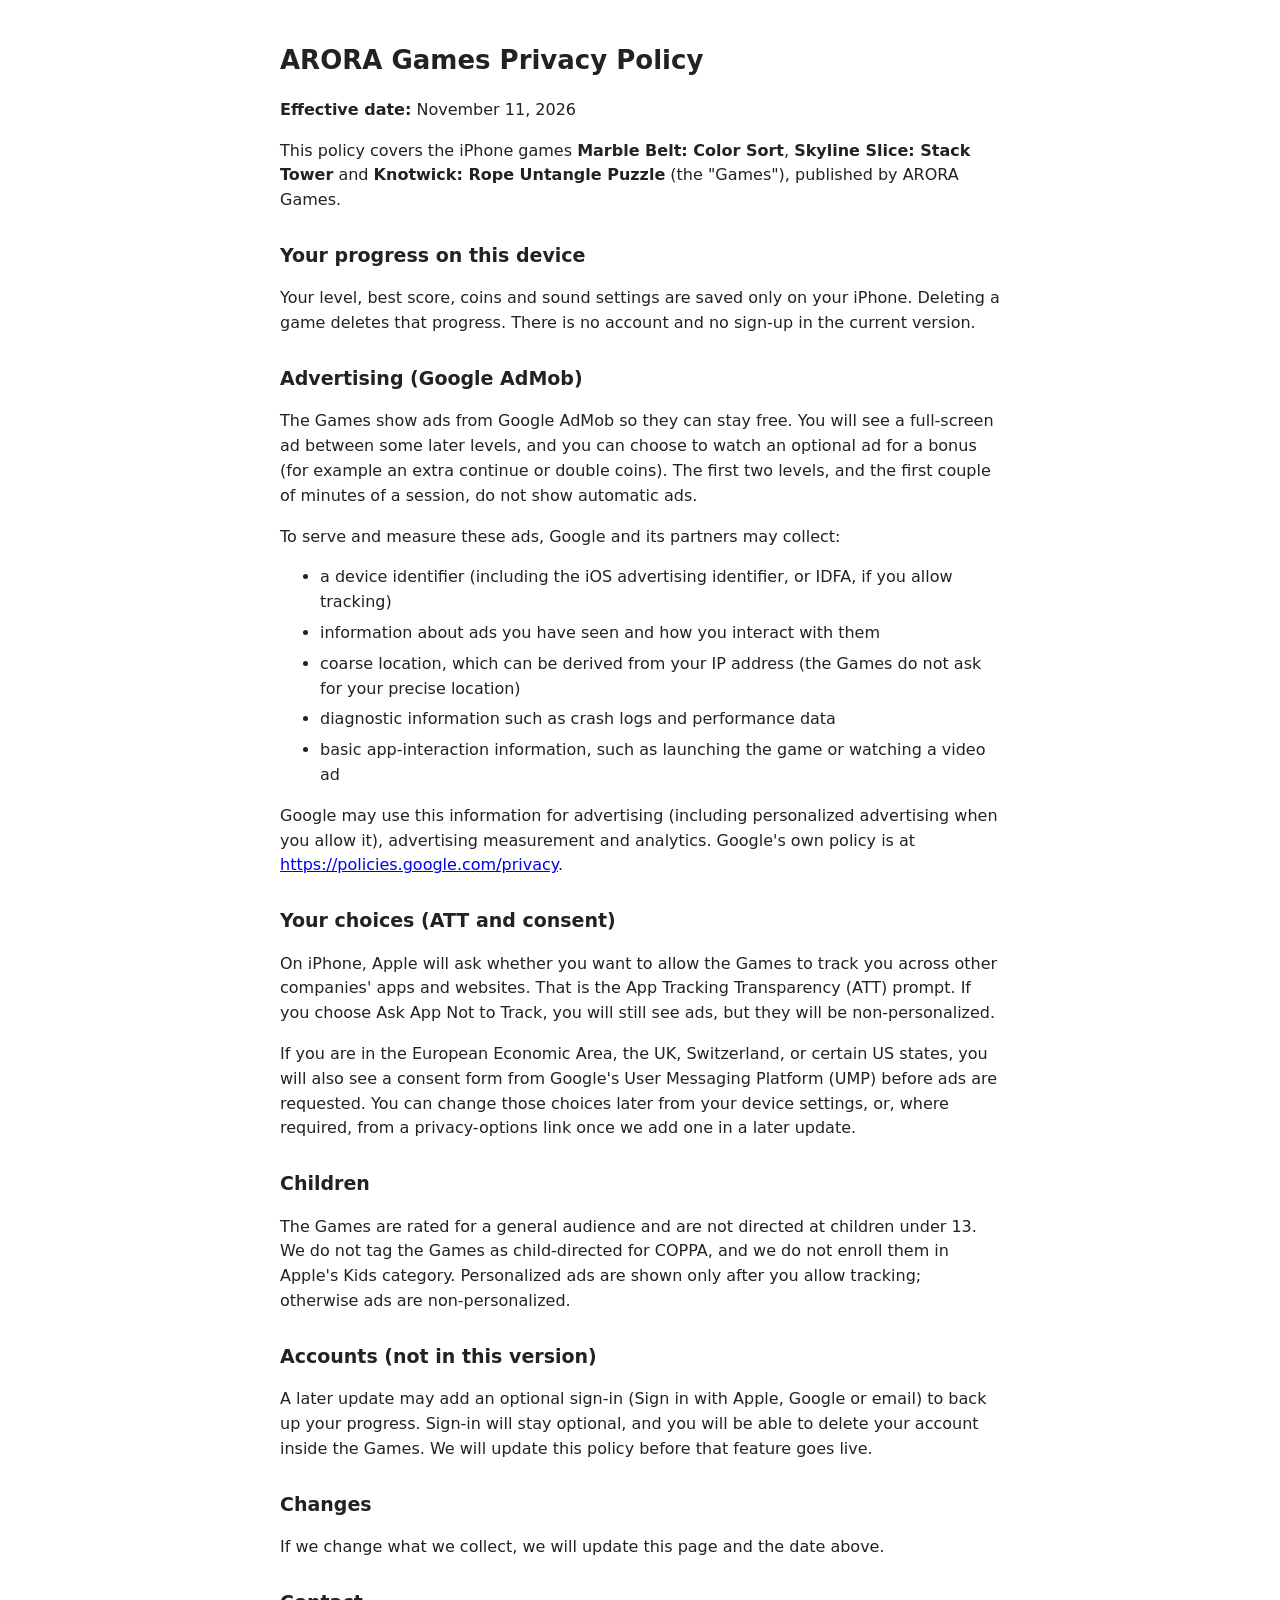
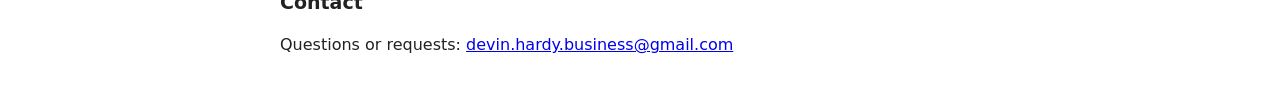
==== privacy.html @ ef2a5edf "Add privacy and support pages" ====
<!doctype html>
<html lang="en"><head><meta charset="utf-8"><meta name="viewport" content="width=device-width,initial-scale=1">
<title>ARORA Games – Privacy Policy</title>
<style>body{font:16px/1.55 -apple-system,system-ui,sans-serif;max-width:720px;margin:40px auto;padding:0 20px;color:#222}h1{font-size:26px}h2{font-size:19px;margin-top:28px}li{margin:6px 0}</style></head>
<body>
<h1>ARORA Games Privacy Policy</h1>
<p><b>Effective date:</b> November 11, 2026</p>
<p>This policy covers the iPhone games <b>Marble Belt: Color Sort</b>, <b>Skyline Slice: Stack Tower</b> and <b>Knotwick: Rope Untangle Puzzle</b> (the "Games"), published by ARORA Games.</p>

<h2>Your progress on this device</h2>
<p>Your level, best score, coins and sound settings are saved only on your iPhone. Deleting a game deletes that progress. There is no account and no sign-up in the current version.</p>

<h2>Advertising (Google AdMob)</h2>
<p>The Games show ads from Google AdMob so they can stay free. You will see a full-screen ad between some later levels, and you can choose to watch an optional ad for a bonus (for example an extra continue or double coins). The first two levels, and the first couple of minutes of a session, do not show automatic ads.</p>
<p>To serve and measure these ads, Google and its partners may collect:</p>
<ul>
  <li>a device identifier (including the iOS advertising identifier, or IDFA, if you allow tracking)</li>
  <li>information about ads you have seen and how you interact with them</li>
  <li>coarse location, which can be derived from your IP address (the Games do not ask for your precise location)</li>
  <li>diagnostic information such as crash logs and performance data</li>
  <li>basic app-interaction information, such as launching the game or watching a video ad</li>
</ul>
<p>Google may use this information for advertising (including personalized advertising when you allow it), advertising measurement and analytics. Google's own policy is at <a href="https://policies.google.com/privacy">https://policies.google.com/privacy</a>.</p>

<h2>Your choices (ATT and consent)</h2>
<p>On iPhone, Apple will ask whether you want to allow the Games to track you across other companies' apps and websites. That is the App Tracking Transparency (ATT) prompt. If you choose Ask App Not to Track, you will still see ads, but they will be non-personalized.</p>
<p>If you are in the European Economic Area, the UK, Switzerland, or certain US states, you will also see a consent form from Google's User Messaging Platform (UMP) before ads are requested. You can change those choices later from your device settings, or, where required, from a privacy-options link once we add one in a later update.</p>

<h2>Children</h2>
<p>The Games are rated for a general audience and are not directed at children under 13. We do not tag the Games as child-directed for COPPA, and we do not enroll them in Apple's Kids category. Personalized ads are shown only after you allow tracking; otherwise ads are non-personalized.</p>

<h2>Accounts (not in this version)</h2>
<p>A later update may add an optional sign-in (Sign in with Apple, Google or email) to back up your progress. Sign-in will stay optional, and you will be able to delete your account inside the Games. We will update this policy before that feature goes live.</p>

<h2>Changes</h2>
<p>If we change what we collect, we will update this page and the date above.</p>

<h2>Contact</h2>
<p>Questions or requests: <a href="mailto:devin.hardy.business@gmail.com">devin.hardy.business@gmail.com</a></p>
</body></html>
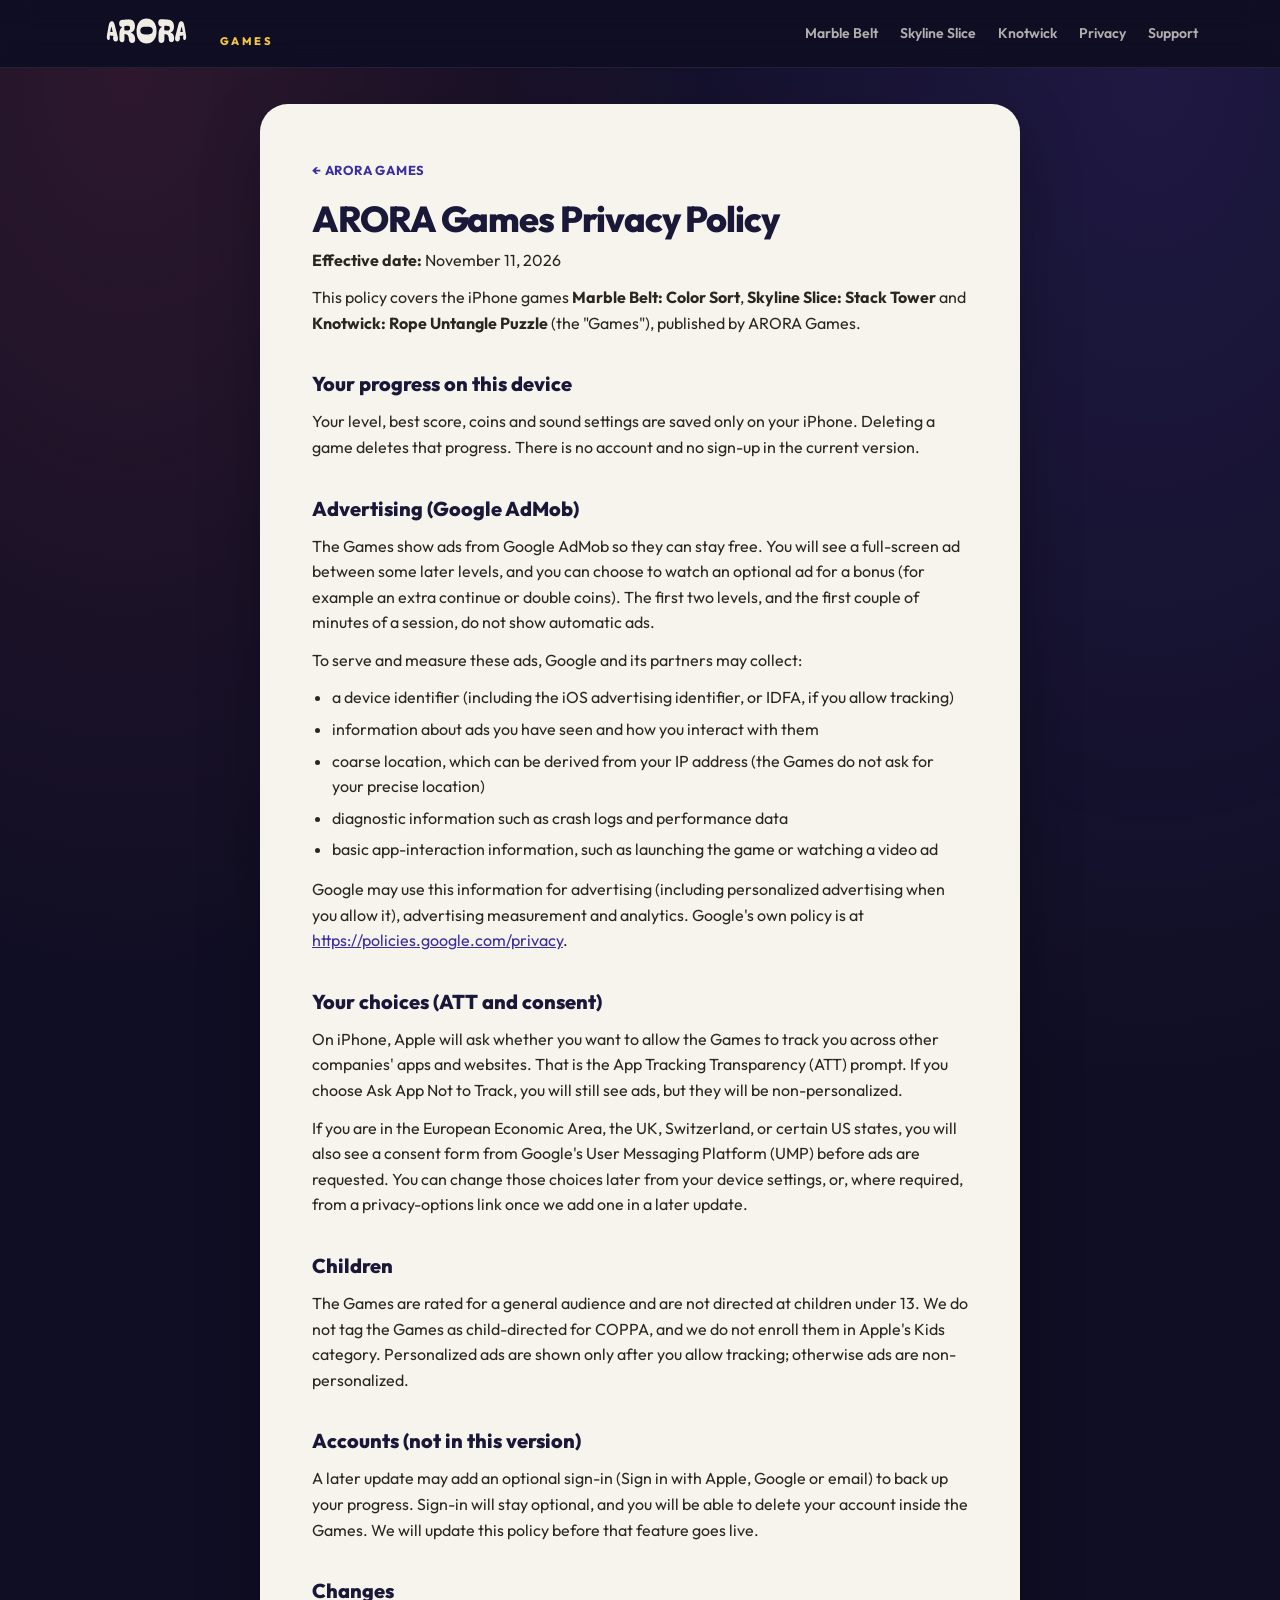
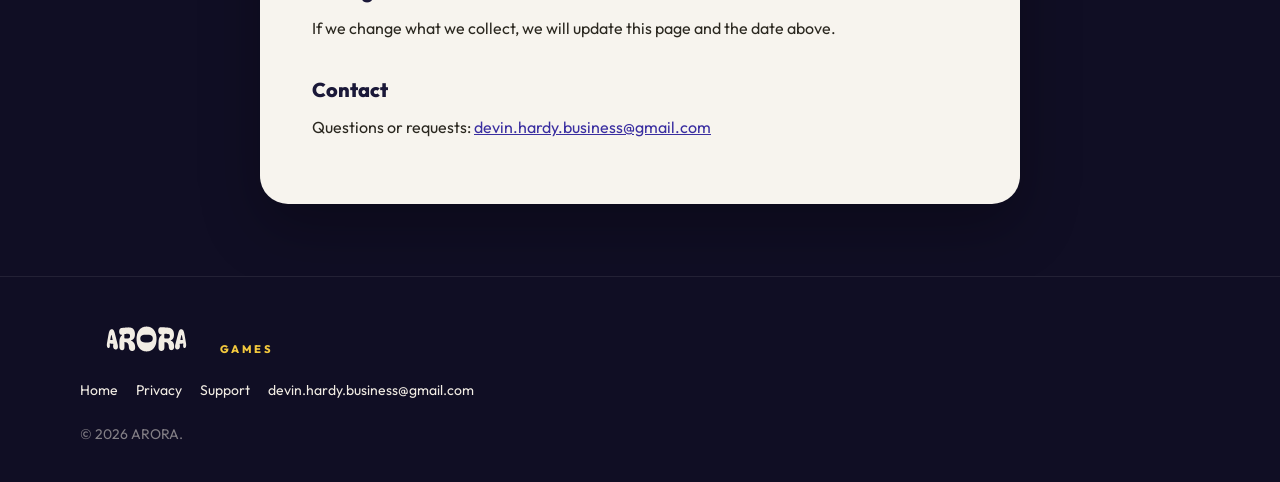
==== commit 5f6a1c6b: "Redesign site" ====
--- a/privacy.html
+++ b/privacy.html
@@ -1,40 +1,98 @@
 <!doctype html>
-<html lang="en"><head><meta charset="utf-8"><meta name="viewport" content="width=device-width,initial-scale=1">
-<title>ARORA Games – Privacy Policy</title>
-<style>body{font:16px/1.55 -apple-system,system-ui,sans-serif;max-width:720px;margin:40px auto;padding:0 20px;color:#222}h1{font-size:26px}h2{font-size:19px;margin-top:28px}li{margin:6px 0}</style></head>
+<html lang="en">
+<head>
+  <meta charset="utf-8">
+  <meta name="viewport" content="width=device-width, initial-scale=1">
+  <title>ARORA Games – Privacy Policy</title>
+  <meta name="description" content="Privacy policy for ARORA Games iPhone titles: Marble Belt, Skyline Slice and Knotwick.">
+  <link rel="canonical" href="https://1arora1.github.io/privacy.html">
+  <meta property="og:type" content="website">
+  <meta property="og:title" content="ARORA Games – Privacy Policy">
+  <meta property="og:url" content="https://1arora1.github.io/privacy.html">
+  <meta property="og:image" content="https://1arora1.github.io/og.jpg">
+  <meta name="theme-color" content="#1a1838">
+  <link rel="icon" href="favicon.svg" type="image/svg+xml">
+  <link rel="icon" href="favicon-32.png" sizes="32x32" type="image/png">
+  <link rel="apple-touch-icon" href="apple-touch-icon.png">
+  <link rel="preconnect" href="https://fonts.googleapis.com">
+  <link rel="preconnect" href="https://fonts.gstatic.com" crossorigin>
+  <link href="https://fonts.googleapis.com/css2?family=Outfit:wght@400;500;600;700;800&display=swap" rel="stylesheet">
+  <link rel="stylesheet" href="site.css">
+</head>
 <body>
-<h1>ARORA Games Privacy Policy</h1>
-<p><b>Effective date:</b> November 11, 2026</p>
-<p>This policy covers the iPhone games <b>Marble Belt: Color Sort</b>, <b>Skyline Slice: Stack Tower</b> and <b>Knotwick: Rope Untangle Puzzle</b> (the "Games"), published by ARORA Games.</p>
+  <a class="skip" href="#main">Skip to content</a>
+  <header class="nav">
+    <div class="nav-inner">
+      <a class="brand" href="index.html" aria-label="ARORA Games home">
+        <span class="wordmark" aria-hidden="true"></span>
+        <small>Games</small>
+      </a>
+      <button class="nav-toggle" type="button" aria-expanded="false" aria-controls="nav-links" aria-label="Open menu"><span></span></button>
+      <ul class="nav-links" id="nav-links">
+        <li><a href="index.html#marble-belt">Marble Belt</a></li>
+        <li><a href="index.html#skyline-slice">Skyline Slice</a></li>
+        <li><a href="index.html#knotwick">Knotwick</a></li>
+        <li><a href="privacy.html">Privacy</a></li>
+        <li><a href="support.html">Support</a></li>
+      </ul>
+    </div>
+  </header>
 
-<h2>Your progress on this device</h2>
-<p>Your level, best score, coins and sound settings are saved only on your iPhone. Deleting a game deletes that progress. There is no account and no sign-up in the current version.</p>
+  <main id="main" class="page">
+    <article class="article">
+      <a class="crumb" href="index.html">← ARORA Games</a>
+      <h1>ARORA Games Privacy Policy</h1>
+      <p><b>Effective date:</b> November 11, 2026</p>
+      <p>This policy covers the iPhone games <b>Marble Belt: Color Sort</b>, <b>Skyline Slice: Stack Tower</b> and <b>Knotwick: Rope Untangle Puzzle</b> (the "Games"), published by ARORA Games.</p>
 
-<h2>Advertising (Google AdMob)</h2>
-<p>The Games show ads from Google AdMob so they can stay free. You will see a full-screen ad between some later levels, and you can choose to watch an optional ad for a bonus (for example an extra continue or double coins). The first two levels, and the first couple of minutes of a session, do not show automatic ads.</p>
-<p>To serve and measure these ads, Google and its partners may collect:</p>
-<ul>
-  <li>a device identifier (including the iOS advertising identifier, or IDFA, if you allow tracking)</li>
-  <li>information about ads you have seen and how you interact with them</li>
-  <li>coarse location, which can be derived from your IP address (the Games do not ask for your precise location)</li>
-  <li>diagnostic information such as crash logs and performance data</li>
-  <li>basic app-interaction information, such as launching the game or watching a video ad</li>
-</ul>
-<p>Google may use this information for advertising (including personalized advertising when you allow it), advertising measurement and analytics. Google's own policy is at <a href="https://policies.google.com/privacy">https://policies.google.com/privacy</a>.</p>
+      <h2>Your progress on this device</h2>
+      <p>Your level, best score, coins and sound settings are saved only on your iPhone. Deleting a game deletes that progress. There is no account and no sign-up in the current version.</p>
 
-<h2>Your choices (ATT and consent)</h2>
-<p>On iPhone, Apple will ask whether you want to allow the Games to track you across other companies' apps and websites. That is the App Tracking Transparency (ATT) prompt. If you choose Ask App Not to Track, you will still see ads, but they will be non-personalized.</p>
-<p>If you are in the European Economic Area, the UK, Switzerland, or certain US states, you will also see a consent form from Google's User Messaging Platform (UMP) before ads are requested. You can change those choices later from your device settings, or, where required, from a privacy-options link once we add one in a later update.</p>
+      <h2>Advertising (Google AdMob)</h2>
+      <p>The Games show ads from Google AdMob so they can stay free. You will see a full-screen ad between some later levels, and you can choose to watch an optional ad for a bonus (for example an extra continue or double coins). The first two levels, and the first couple of minutes of a session, do not show automatic ads.</p>
+      <p>To serve and measure these ads, Google and its partners may collect:</p>
+      <ul>
+        <li>a device identifier (including the iOS advertising identifier, or IDFA, if you allow tracking)</li>
+        <li>information about ads you have seen and how you interact with them</li>
+        <li>coarse location, which can be derived from your IP address (the Games do not ask for your precise location)</li>
+        <li>diagnostic information such as crash logs and performance data</li>
+        <li>basic app-interaction information, such as launching the game or watching a video ad</li>
+      </ul>
+      <p>Google may use this information for advertising (including personalized advertising when you allow it), advertising measurement and analytics. Google's own policy is at <a href="https://policies.google.com/privacy">https://policies.google.com/privacy</a>.</p>
 
-<h2>Children</h2>
-<p>The Games are rated for a general audience and are not directed at children under 13. We do not tag the Games as child-directed for COPPA, and we do not enroll them in Apple's Kids category. Personalized ads are shown only after you allow tracking; otherwise ads are non-personalized.</p>
+      <h2>Your choices (ATT and consent)</h2>
+      <p>On iPhone, Apple will ask whether you want to allow the Games to track you across other companies' apps and websites. That is the App Tracking Transparency (ATT) prompt. If you choose Ask App Not to Track, you will still see ads, but they will be non-personalized.</p>
+      <p>If you are in the European Economic Area, the UK, Switzerland, or certain US states, you will also see a consent form from Google's User Messaging Platform (UMP) before ads are requested. You can change those choices later from your device settings, or, where required, from a privacy-options link once we add one in a later update.</p>
 
-<h2>Accounts (not in this version)</h2>
-<p>A later update may add an optional sign-in (Sign in with Apple, Google or email) to back up your progress. Sign-in will stay optional, and you will be able to delete your account inside the Games. We will update this policy before that feature goes live.</p>
+      <h2>Children</h2>
+      <p>The Games are rated for a general audience and are not directed at children under 13. We do not tag the Games as child-directed for COPPA, and we do not enroll them in Apple's Kids category. Personalized ads are shown only after you allow tracking; otherwise ads are non-personalized.</p>
 
-<h2>Changes</h2>
-<p>If we change what we collect, we will update this page and the date above.</p>
+      <h2>Accounts (not in this version)</h2>
+      <p>A later update may add an optional sign-in (Sign in with Apple, Google or email) to back up your progress. Sign-in will stay optional, and you will be able to delete your account inside the Games. We will update this policy before that feature goes live.</p>
 
-<h2>Contact</h2>
-<p>Questions or requests: <a href="mailto:devin.hardy.business@gmail.com">devin.hardy.business@gmail.com</a></p>
-</body></html>
+      <h2>Changes</h2>
+      <p>If we change what we collect, we will update this page and the date above.</p>
+
+      <h2>Contact</h2>
+      <p>Questions or requests: <a href="mailto:devin.hardy.business@gmail.com">devin.hardy.business@gmail.com</a></p>
+    </article>
+  </main>
+
+  <footer class="footer">
+    <div class="wrap footer-inner">
+      <a class="brand" href="index.html" aria-label="ARORA Games home">
+        <span class="wordmark" aria-hidden="true"></span>
+        <small>Games</small>
+      </a>
+      <nav class="footer-links" aria-label="Footer">
+        <a href="index.html">Home</a>
+        <a href="privacy.html">Privacy</a>
+        <a href="support.html">Support</a>
+        <a href="mailto:devin.hardy.business@gmail.com">devin.hardy.business@gmail.com</a>
+      </nav>
+      <p class="legal">© 2026 ARORA.</p>
+    </div>
+  </footer>
+  <script src="site.js"></script>
+</body>
+</html>
--- a/site.css
+++ b/site.css
@@ -0,0 +1,860 @@
+/* ARORA Games — studio site */
+
+:root {
+  --studio: #1a1838;
+  --studio-deep: #100e24;
+  --studio-card: #2c2760;
+  --cream: #f2ede4;
+  --cream-dim: rgba(242, 237, 228, .72);
+  --gold: #ffd23f;
+  --gold-deep: #ffc300;
+  --ink: #1a1838;
+  --mb-pink: #ff5d73;
+  --mb-cyan: #4cc9f0;
+  --mb-lilac: #b388ff;
+  --mb-green: #3ddc97;
+  --mb-purple: #6c5ce7;
+  --sky-coral: #ff7a59;
+  --sky-coral-2: #ff9e6d;
+  --sky-purple: #7b5cff;
+  --sky-plum: #3b2a4a;
+  --sky-peach: #ffb38a;
+  --sky-sun: #ffe3a0;
+  --sky-mid: #ff9ea0;
+  --sky-top: #7b5cff;
+  --sky-bot: #ffcd96;
+  --kn-paper: #f6efe3;
+  --kn-ink: #2d2a32;
+  --kn-red: #e63946;
+  --kn-teal: #2a9d8f;
+  --kn-yellow: #ffd166;
+  --kn-board: #efe2cb;
+  --kn-cream: #fffaf0;
+  --font: "Outfit", system-ui, -apple-system, "Segoe UI", sans-serif;
+  --font-sky: "Nunito", "Outfit", system-ui, sans-serif;
+  --font-kn: "Baloo 2", "Outfit", ui-rounded, system-ui, sans-serif;
+  --wrap: 1120px;
+  --nav-h: 68px;
+  --ease: cubic-bezier(.22, 1, .36, 1);
+  --shadow-phone: 0 28px 60px rgba(0, 0, 0, .38);
+}
+
+*,
+*::before,
+*::after { box-sizing: border-box; }
+
+html { scroll-behavior: smooth; scroll-padding-top: calc(var(--nav-h) + 12px); }
+
+body {
+  margin: 0;
+  font-family: var(--font);
+  font-size: 17px;
+  line-height: 1.55;
+  color: var(--cream);
+  background: var(--studio-deep);
+  -webkit-font-smoothing: antialiased;
+  text-rendering: optimizeLegibility;
+  overflow-x: hidden;
+}
+
+img { max-width: 100%; height: auto; display: block; }
+
+a { color: inherit; }
+
+:focus-visible {
+  outline: 2px solid var(--gold);
+  outline-offset: 3px;
+}
+
+.skip {
+  position: absolute;
+  left: 12px;
+  top: -48px;
+  z-index: 80;
+  background: var(--gold);
+  color: var(--studio);
+  font-weight: 800;
+  padding: 8px 14px;
+  border-radius: 8px;
+}
+.skip:focus { top: 12px; }
+
+/* ---------- Wordmark ---------- */
+.wordmark {
+  display: inline-block;
+  width: 132px;
+  height: 28px;
+  background: currentColor;
+  -webkit-mask: url("arora-wordmark.svg") center / contain no-repeat;
+  mask: url("arora-wordmark.svg") center / contain no-repeat;
+  vertical-align: middle;
+}
+.wordmark-lg {
+  width: min(86vw, 420px);
+  height: clamp(56px, 14vw, 108px);
+}
+
+/* ---------- Nav ---------- */
+.nav {
+  position: sticky;
+  top: 0;
+  z-index: 50;
+  height: var(--nav-h);
+  display: flex;
+  align-items: center;
+  background: rgba(16, 14, 36, .86);
+  backdrop-filter: blur(16px);
+  -webkit-backdrop-filter: blur(16px);
+  border-bottom: 1px solid rgba(255, 255, 255, .08);
+}
+.nav-inner {
+  width: min(100% - 32px, var(--wrap));
+  margin: 0 auto;
+  display: flex;
+  align-items: center;
+  justify-content: space-between;
+  gap: 16px;
+}
+.brand {
+  display: flex;
+  align-items: baseline;
+  gap: 8px;
+  color: var(--cream);
+  text-decoration: none;
+  flex-shrink: 0;
+}
+.brand small {
+  font-size: 11px;
+  font-weight: 800;
+  letter-spacing: .22em;
+  text-transform: uppercase;
+  color: var(--gold);
+  opacity: .95;
+}
+.nav-links {
+  display: flex;
+  align-items: center;
+  gap: 4px 18px;
+  list-style: none;
+  margin: 0;
+  padding: 0;
+  font-size: 14px;
+  font-weight: 600;
+}
+.nav-links a {
+  text-decoration: none;
+  color: var(--cream-dim);
+  padding: 6px 2px;
+  transition: color .2s;
+}
+.nav-links a:hover { color: var(--cream); }
+.nav-links .soon-chip {
+  margin-left: 8px;
+  font-size: 11px;
+  font-weight: 800;
+  letter-spacing: .06em;
+  text-transform: uppercase;
+  color: var(--studio);
+  background: var(--gold);
+  border-radius: 999px;
+  padding: 6px 10px;
+}
+.nav-toggle {
+  display: none;
+  width: 44px;
+  height: 44px;
+  border: 0;
+  background: transparent;
+  color: var(--cream);
+  border-radius: 10px;
+  cursor: pointer;
+}
+.nav-toggle span,
+.nav-toggle span::before,
+.nav-toggle span::after {
+  display: block;
+  width: 20px;
+  height: 2px;
+  background: currentColor;
+  position: relative;
+  margin: 0 auto;
+  border-radius: 1px;
+}
+.nav-toggle span::before,
+.nav-toggle span::after {
+  content: "";
+  position: absolute;
+  left: 0;
+}
+.nav-toggle span::before { top: -6px; }
+.nav-toggle span::after { top: 6px; }
+
+.nav.is-open .nav-toggle span { background: transparent; }
+.nav.is-open .nav-toggle span::before { top: 0; transform: rotate(45deg); }
+.nav.is-open .nav-toggle span::after { top: 0; transform: rotate(-45deg); }
+.nav-toggle span,
+.nav-toggle span::before,
+.nav-toggle span::after { transition: transform .2s ease, top .2s ease, background .2s ease; }
+
+@media (max-width: 800px) {
+  .nav-toggle { display: block; }
+  .nav-links {
+    display: none;
+    position: absolute;
+    top: var(--nav-h);
+    left: 0;
+    right: 0;
+    flex-direction: column;
+    align-items: stretch;
+    gap: 0;
+    padding: 8px 16px 18px;
+    background: #100e24;
+    border-bottom: 1px solid rgba(255, 255, 255, .08);
+    box-shadow: 0 18px 36px rgba(0, 0, 0, .45);
+    z-index: 60;
+  }
+  .nav.is-open .nav-links { display: flex; }
+  .nav-links a { padding: 12px 8px; }
+  .nav-links .soon-chip { margin: 10px 8px 4px; text-align: center; align-self: flex-start; }
+}
+
+/* ---------- Shared layout ---------- */
+.wrap { width: min(100% - 40px, var(--wrap)); margin-inline: auto; }
+
+.kicker {
+  font-size: 12px;
+  font-weight: 800;
+  letter-spacing: .2em;
+  text-transform: uppercase;
+  margin: 0 0 12px;
+}
+
+/* ---------- Hero ---------- */
+.hero {
+  position: relative;
+  overflow: hidden;
+  padding: clamp(36px, 8vw, 96px) 0 clamp(56px, 10vw, 120px);
+  background:
+    radial-gradient(ellipse at 12% 20%, rgba(255, 93, 115, .22), transparent 42%),
+    radial-gradient(ellipse at 88% 10%, rgba(123, 92, 255, .28), transparent 45%),
+    radial-gradient(ellipse at 70% 90%, rgba(42, 157, 143, .16), transparent 40%),
+    radial-gradient(ellipse at 20% 85%, rgba(255, 122, 89, .14), transparent 40%),
+    var(--studio);
+}
+.hero::after {
+  content: "";
+  position: absolute;
+  inset: auto 0 0;
+  height: 140px;
+  background: linear-gradient(to bottom, transparent, var(--studio-deep));
+  pointer-events: none;
+}
+.hero-inner { position: relative; z-index: 1; text-align: center; }
+.hero .kicker { color: var(--gold); }
+.hero-mark { color: var(--cream); margin: 8px auto 10px; }
+.hero h1 {
+  margin: 0 0 18px;
+  font-size: clamp(18px, 2.4vw, 22px);
+  font-weight: 700;
+  letter-spacing: .28em;
+  text-transform: uppercase;
+  color: var(--gold);
+}
+.lede {
+  margin: 0 auto 14px;
+  max-width: 28em;
+  font-size: clamp(18px, 2.4vw, 22px);
+  font-weight: 500;
+  color: var(--cream);
+  line-height: 1.45;
+}
+.sublede {
+  margin: 0 auto 28px;
+  max-width: 36em;
+  color: var(--cream-dim);
+  font-size: 16px;
+}
+.badge-soon {
+  display: inline-flex;
+  align-items: center;
+  gap: 10px;
+  margin: 0 auto 48px;
+  padding: 10px 16px 10px 12px;
+  border-radius: 999px;
+  border: 1px solid rgba(255, 210, 63, .35);
+  background: rgba(255, 210, 63, .1);
+  color: var(--gold);
+  font-size: 13px;
+  font-weight: 800;
+  letter-spacing: .08em;
+  text-transform: uppercase;
+}
+.badge-soon .dot {
+  width: 8px;
+  height: 8px;
+  border-radius: 50%;
+  background: var(--gold);
+  box-shadow: 0 0 0 0 rgba(255, 210, 63, .7);
+  animation: pulse 2.2s ease-out infinite;
+}
+@keyframes pulse {
+  0% { box-shadow: 0 0 0 0 rgba(255, 210, 63, .55); }
+  70% { box-shadow: 0 0 0 10px rgba(255, 210, 63, 0); }
+  100% { box-shadow: 0 0 0 0 rgba(255, 210, 63, 0); }
+}
+
+.game-jump {
+  list-style: none;
+  margin: 0 auto;
+  padding: 0;
+  display: grid;
+  grid-template-columns: repeat(3, minmax(0, 1fr));
+  gap: 18px;
+  max-width: 860px;
+}
+.game-jump a {
+  text-decoration: none;
+  color: var(--cream);
+  display: flex;
+  flex-direction: column;
+  align-items: center;
+  gap: 12px;
+  padding: 18px 12px 20px;
+  border-radius: 24px;
+  background: rgba(255, 255, 255, .05);
+  border: 1px solid rgba(255, 255, 255, .1);
+  transition: transform .35s var(--ease), background .25s, border-color .25s;
+}
+.game-jump a:hover {
+  transform: translateY(-6px);
+  background: rgba(255, 255, 255, .09);
+  border-color: rgba(255, 255, 255, .2);
+}
+.icon-app {
+  width: 96px;
+  height: 96px;
+  border-radius: 22%;
+  object-fit: cover;
+  box-shadow: 0 14px 28px rgba(0, 0, 0, .35);
+}
+.game-jump strong {
+  display: block;
+  font-size: 16px;
+  font-weight: 800;
+  letter-spacing: -.01em;
+  text-align: center;
+}
+.game-jump span {
+  display: block;
+  margin-top: 2px;
+  font-size: 13px;
+  font-weight: 500;
+  color: var(--cream-dim);
+  text-align: center;
+}
+
+@media (max-width: 700px) {
+  .game-jump { grid-template-columns: 1fr; max-width: 400px; }
+  .game-jump a {
+    flex-direction: row;
+    text-align: left;
+    padding: 14px 16px;
+    gap: 16px;
+  }
+  .game-jump a > div { text-align: left; }
+  .game-jump strong, .game-jump span { text-align: left; }
+  .icon-app { width: 72px; height: 72px; }
+}
+
+/* ---------- Facts strip ---------- */
+.facts {
+  background: var(--studio-deep);
+  padding: 10px 0 28px;
+  border-bottom: 1px solid rgba(255, 255, 255, .06);
+}
+.facts ul {
+  list-style: none;
+  margin: 0;
+  padding: 0;
+  display: flex;
+  flex-wrap: wrap;
+  justify-content: center;
+  gap: 10px 28px;
+  color: var(--cream-dim);
+  font-size: 13px;
+  font-weight: 600;
+  letter-spacing: .06em;
+  text-transform: uppercase;
+}
+.facts li { display: flex; align-items: center; gap: 8px; }
+.facts li::before {
+  content: "";
+  width: 6px;
+  height: 6px;
+  border-radius: 50%;
+  background: var(--gold);
+  flex-shrink: 0;
+}
+
+/* ---------- Game sections ---------- */
+.game {
+  position: relative;
+  overflow: hidden;
+  padding: clamp(64px, 9vw, 120px) 0;
+}
+.game > .wrap {
+  position: relative;
+  z-index: 2;
+}
+.game-grid {
+  position: relative;
+  z-index: 2;
+  display: grid;
+  grid-template-columns: minmax(280px, 440px) minmax(0, 1fr);
+  gap: clamp(28px, 4.5vw, 56px);
+  align-items: center;
+}
+.game-grid.flip { grid-template-columns: minmax(0, 1fr) minmax(280px, 440px); }
+.game-grid.flip .copy { order: 2; }
+
+.game-head {
+  display: flex;
+  align-items: center;
+  gap: 16px;
+  margin-bottom: 8px;
+}
+.game-head .icon-app { width: 72px; height: 72px; flex-shrink: 0; }
+.game-head > div { min-width: 0; }
+.game-head h2 {
+  margin: 0;
+  font-size: clamp(24px, 3.1vw, 34px);
+  font-weight: 800;
+  letter-spacing: -.03em;
+  line-height: 1.15;
+}
+.theme-kn .game-head h2 {
+  font-size: clamp(22px, 2.8vw, 30px);
+  letter-spacing: 0;
+}
+.game-head p {
+  margin: 4px 0 0;
+  font-size: 15px;
+  font-weight: 600;
+  opacity: .8;
+}
+.deck {
+  margin: 0 0 18px;
+  font-size: 17px;
+  line-height: 1.55;
+}
+.howto { margin: 0 0 20px; padding: 0; list-style: none; }
+.howto li {
+  display: grid;
+  grid-template-columns: 28px 1fr;
+  gap: 10px;
+  align-items: start;
+  margin: 0 0 8px;
+  font-size: 15px;
+}
+.howto .n {
+  width: 28px;
+  height: 28px;
+  border-radius: 50%;
+  display: grid;
+  place-items: center;
+  font-size: 12px;
+  font-weight: 800;
+}
+.features {
+  display: grid;
+  gap: 8px;
+  margin: 0 0 20px;
+  padding: 0;
+  list-style: none;
+  font-size: 15px;
+}
+.features li {
+  padding-left: 22px;
+  position: relative;
+}
+.features li::before {
+  content: "";
+  position: absolute;
+  left: 0;
+  top: .55em;
+  width: 8px;
+  height: 8px;
+  border-radius: 50%;
+}
+.fine {
+  margin: 0;
+  font-size: 13px;
+  line-height: 1.5;
+  opacity: .72;
+}
+
+/* phones */
+.phones {
+  display: flex;
+  align-items: flex-end;
+  justify-content: center;
+  gap: 10px;
+  min-width: 0;
+  padding: 8px 4px 4px;
+  perspective: 900px;
+}
+.device {
+  position: relative;
+  width: 30%;
+  max-width: 200px;
+  flex: 0 0 auto;
+  filter: drop-shadow(0 24px 40px rgba(0, 0, 0, .32));
+  transition: transform .45s var(--ease);
+}
+.device:nth-child(1) { transform: rotate(-4.5deg) translateY(18px); }
+.device:nth-child(2) { width: 34%; max-width: 220px; z-index: 2; transform: translateY(-4px); }
+.device:nth-child(3) { transform: rotate(4.5deg) translateY(18px); }
+.device:hover { transform: translateY(-8px) rotate(0) scale(1.03); z-index: 3; }
+.device figcaption {
+  margin-top: 12px;
+  text-align: center;
+  font-size: 12px;
+  font-weight: 700;
+  letter-spacing: .02em;
+  opacity: .8;
+}
+.frame {
+  position: relative;
+  background: #0e0e14;
+  border-radius: 32px;
+  padding: 9px;
+  border: 2px solid rgba(255, 255, 255, .12);
+}
+.frame img {
+  width: 100%;
+  aspect-ratio: 1320 / 2868;
+  object-fit: cover;
+  border-radius: 24px;
+  background: #111;
+}
+.island {
+  position: absolute;
+  top: 16px;
+  left: 50%;
+  transform: translateX(-50%);
+  width: 64px;
+  height: 16px;
+  background: #0e0e14;
+  border-radius: 20px;
+  z-index: 2;
+}
+
+@media (max-width: 900px) {
+  .game-grid,
+  .game-grid.flip { grid-template-columns: 1fr; }
+  .game-grid.flip .copy { order: 0; }
+  .phones {
+    justify-content: flex-start;
+    overflow-x: auto;
+    scroll-snap-type: x mandatory;
+    gap: 16px;
+    padding: 12px 8px 28px;
+    margin: 0 -20px;
+    padding-left: 20px;
+    padding-right: 20px;
+    -webkit-overflow-scrolling: touch;
+  }
+  .device,
+  .device:nth-child(1),
+  .device:nth-child(2),
+  .device:nth-child(3) {
+    width: 210px;
+    transform: none;
+    scroll-snap-align: center;
+  }
+  .device:hover { transform: none; }
+}
+
+/* ---------- Marble Belt theme ---------- */
+.theme-mb {
+  color: var(--cream);
+  background:
+    radial-gradient(circle at 18% 30%, rgba(179, 136, 255, .2), transparent 28%),
+    radial-gradient(circle at 80% 70%, rgba(76, 201, 240, .14), transparent 30%),
+    radial-gradient(circle at 50% 100%, rgba(255, 93, 115, .12), transparent 34%),
+    #1a1838;
+}
+.theme-mb .kicker { color: var(--gold); }
+.theme-mb .copy {
+  background: linear-gradient(#2c2760, #211d4b);
+  border: 1px solid rgba(255, 255, 255, .15);
+  border-radius: 28px;
+  padding: 28px 26px;
+  box-shadow: 0 20px 60px rgba(0, 0, 0, .4);
+}
+.theme-mb .howto .n {
+  background: var(--gold);
+  color: var(--studio);
+}
+.theme-mb .features li::before { background: var(--gold); }
+.theme-mb .belt {
+  position: absolute;
+  right: -18%;
+  top: 8%;
+  width: min(70vw, 780px);
+  aspect-ratio: 1.25;
+  border-radius: 50%;
+  border: 36px solid rgba(179, 136, 255, .13);
+  box-shadow:
+    0 0 60px rgba(76, 201, 240, .12),
+    inset 0 0 40px rgba(255, 93, 115, .08);
+  pointer-events: none;
+}
+.theme-mb .bokeh {
+  position: absolute;
+  inset: 0;
+  pointer-events: none;
+  background:
+    radial-gradient(circle at 12% 70%, rgba(255, 255, 255, .06) 0 40px, transparent 42px),
+    radial-gradient(circle at 70% 20%, rgba(255, 255, 255, .05) 0 70px, transparent 72px),
+    radial-gradient(circle at 88% 60%, rgba(76, 201, 240, .08) 0 90px, transparent 92px),
+    radial-gradient(circle at 30% 16%, rgba(255, 210, 63, .07) 0 50px, transparent 52px);
+}
+
+/* ---------- Skyline Slice theme ---------- */
+.theme-sky {
+  color: var(--sky-plum);
+  background: linear-gradient(180deg, #7b5cff 0%, #c98cff 28%, #ff9ea0 62%, #ffcd96 100%);
+  font-family: var(--font-sky);
+  padding-bottom: clamp(120px, 16vw, 180px);
+}
+.theme-sky .kicker { color: var(--sky-purple); }
+.theme-sky .game-head h2 { font-weight: 900; color: var(--sky-plum); }
+.theme-sky .copy {
+  background: rgba(255, 255, 255, .92);
+  border-radius: 28px;
+  padding: 28px 26px;
+  box-shadow: 0 18px 50px rgba(120, 60, 90, .22);
+}
+.theme-sky .howto .n {
+  background: linear-gradient(90deg, #ff7a59, #ff9e6d);
+  color: #fff;
+}
+.theme-sky .features li::before { background: var(--sky-purple); }
+.theme-sky .fine { opacity: .7; color: var(--sky-plum); }
+.theme-sky .device figcaption {
+  color: #3b2a4a;
+  text-shadow: 0 1px 0 rgba(255,255,255,.45);
+  font-weight: 800;
+}
+.sun, .clouds, .ground, .skyline-sil { z-index: 0; }
+.sun {
+  position: absolute;
+  right: 8%;
+  bottom: 12%;
+  width: min(38vw, 340px);
+  aspect-ratio: 1;
+  border-radius: 50%;
+  background: rgba(255, 227, 160, .9);
+  box-shadow: 0 0 80px rgba(255, 227, 160, .45);
+  pointer-events: none;
+}
+.clouds {
+  position: absolute;
+  inset: 0;
+  pointer-events: none;
+  background:
+    radial-gradient(ellipse at 20% 28%, rgba(255, 255, 255, .35) 0 80px, transparent 81px),
+    radial-gradient(ellipse at 32% 30%, rgba(255, 255, 255, .28) 0 60px, transparent 61px),
+    radial-gradient(ellipse at 74% 22%, rgba(255, 255, 255, .3) 0 90px, transparent 91px);
+}
+.ground {
+  position: absolute;
+  left: 0;
+  right: 0;
+  bottom: 0;
+  height: 70px;
+  background: #3b2a4a;
+  pointer-events: none;
+}
+.ground::before {
+  content: "";
+  position: absolute;
+  left: 0;
+  right: 0;
+  top: -6px;
+  height: 6px;
+  background: #4e3a60;
+}
+.skyline-sil {
+  position: absolute;
+  left: 0;
+  right: 0;
+  bottom: 70px;
+  height: 80px;
+  pointer-events: none;
+  background:
+    linear-gradient(#4a3560, #3b2a4a) left 6% bottom / 8% 46% no-repeat,
+    linear-gradient(#4a3560, #3b2a4a) left 16% bottom / 6% 70% no-repeat,
+    linear-gradient(#4a3560, #3b2a4a) left 24% bottom / 10% 58% no-repeat,
+    linear-gradient(#4a3560, #3b2a4a) left 78% bottom / 7% 62% no-repeat,
+    linear-gradient(#4a3560, #3b2a4a) left 88% bottom / 11% 80% no-repeat,
+    linear-gradient(#4a3560, #3b2a4a) left 97% bottom / 6% 50% no-repeat;
+}
+
+/* ---------- Knotwick theme ---------- */
+.theme-kn {
+  color: var(--kn-ink);
+  background-color: var(--kn-paper);
+  background-image: url("paper-grain.png");
+  background-repeat: repeat;
+  font-family: var(--font-kn);
+}
+.theme-kn .kicker { color: var(--kn-red); letter-spacing: .16em; }
+.theme-kn .game-head h2 { font-weight: 800; color: var(--kn-red); letter-spacing: 0; }
+.theme-kn .game-head h2 span { color: var(--kn-teal); }
+.theme-kn .game-head p,
+.theme-kn .deck,
+.theme-kn .howto,
+.theme-kn .features,
+.theme-kn .fine { font-family: var(--font); }
+.theme-kn .copy {
+  background: var(--kn-cream);
+  border: 3px solid var(--kn-ink);
+  border-radius: 22px;
+  padding: 26px 24px;
+  box-shadow: 6px 8px 0 var(--kn-ink);
+  outline: 2px dashed #e9c46a;
+  outline-offset: -12px;
+}
+.theme-kn .howto .n {
+  background: var(--kn-yellow);
+  color: var(--kn-ink);
+  border: 2px solid var(--kn-ink);
+  box-shadow: 1px 2px 0 var(--kn-ink);
+}
+.theme-kn .features li::before { background: var(--kn-teal); }
+.theme-kn .doodle {
+  position: absolute;
+  inset: 0;
+  pointer-events: none;
+  background:
+    radial-gradient(circle at 8% 18%, transparent 36px, rgba(45, 42, 50, .08) 37px, transparent 38px),
+    radial-gradient(circle at 92% 72%, transparent 50px, rgba(45, 42, 50, .08) 51px, transparent 52px);
+}
+.theme-kn .device figcaption { font-family: var(--font); color: var(--kn-ink); }
+
+/* ---------- Footer ---------- */
+.footer {
+  background: var(--studio-deep);
+  color: var(--cream-dim);
+  padding: 48px 0 36px;
+  border-top: 1px solid rgba(255, 255, 255, .08);
+  font-size: 14px;
+}
+.footer-inner {
+  display: grid;
+  gap: 22px;
+}
+.footer .brand { color: var(--cream); }
+.footer nav, .footer-links {
+  display: flex;
+  flex-wrap: wrap;
+  gap: 8px 18px;
+}
+.footer a { color: var(--cream); text-decoration: none; }
+.footer a:hover { color: var(--gold); text-decoration: underline; text-underline-offset: 3px; }
+.legal { margin: 0; opacity: .7; }
+
+/* ---------- Inner pages (privacy / support) ---------- */
+.page {
+  background:
+    radial-gradient(ellipse at 10% 0%, rgba(255, 93, 115, .12), transparent 36%),
+    radial-gradient(ellipse at 90% 0%, rgba(123, 92, 255, .14), transparent 40%),
+    var(--studio-deep);
+  min-height: calc(100vh - var(--nav-h));
+  padding: 36px 0 72px;
+}
+.article {
+  width: min(100% - 40px, 760px);
+  margin: 0 auto;
+  background: #f7f4ee;
+  color: #222018;
+  border-radius: 28px;
+  padding: clamp(28px, 5vw, 52px);
+  box-shadow: 0 24px 60px rgba(0, 0, 0, .28);
+}
+.article h1 {
+  margin: 0 0 8px;
+  font-size: clamp(28px, 4vw, 36px);
+  font-weight: 800;
+  letter-spacing: -.03em;
+  color: var(--studio);
+  line-height: 1.15;
+}
+.article .meta {
+  margin: 0 0 24px;
+  color: #5c574c;
+  font-size: 15px;
+}
+.article h2 {
+  margin: 32px 0 10px;
+  font-size: 20px;
+  font-weight: 800;
+  color: var(--studio);
+}
+.article p, .article li {
+  font-size: 16px;
+  line-height: 1.6;
+  color: #2a271f;
+}
+.article p { margin: 0 0 12px; }
+.article ul { margin: 0 0 14px; padding-left: 1.2em; }
+.article li { margin: 6px 0; }
+.article a { color: #3a2ea0; }
+.article a:hover { color: #1a1838; }
+.crumb {
+  display: inline-block;
+  margin-bottom: 18px;
+  font-size: 13px;
+  font-weight: 700;
+  letter-spacing: .06em;
+  text-transform: uppercase;
+  color: #6a6458;
+  text-decoration: none;
+}
+.crumb:hover { color: var(--studio); }
+
+/* ---------- Motion ---------- */
+.js .reveal {
+  opacity: 0;
+  transform: translateY(18px);
+  animation: rise .8s var(--ease) forwards;
+}
+.js .reveal:nth-child(2) { animation-delay: .08s; }
+.js .reveal:nth-child(3) { animation-delay: .16s; }
+@keyframes rise {
+  to { opacity: 1; transform: none; }
+}
+
+@media (prefers-reduced-motion: reduce) {
+  html { scroll-behavior: auto; }
+  .badge-soon .dot,
+  .js .reveal,
+  .device { animation: none !important; transition: none !important; }
+  .js .reveal { opacity: 1; transform: none; }
+  .game-jump a:hover, .device:hover { transform: none; }
+}
+
+@media (max-width: 600px) {
+  .article { padding: 24px 20px; }
+  .theme-kn .copy { outline-offset: -10px; padding: 22px 16px; }
+  .facts ul {
+    display: grid;
+    grid-template-columns: 1fr 1fr;
+    gap: 10px 12px;
+    justify-items: center;
+    align-items: start;
+    text-align: left;
+  }
+}
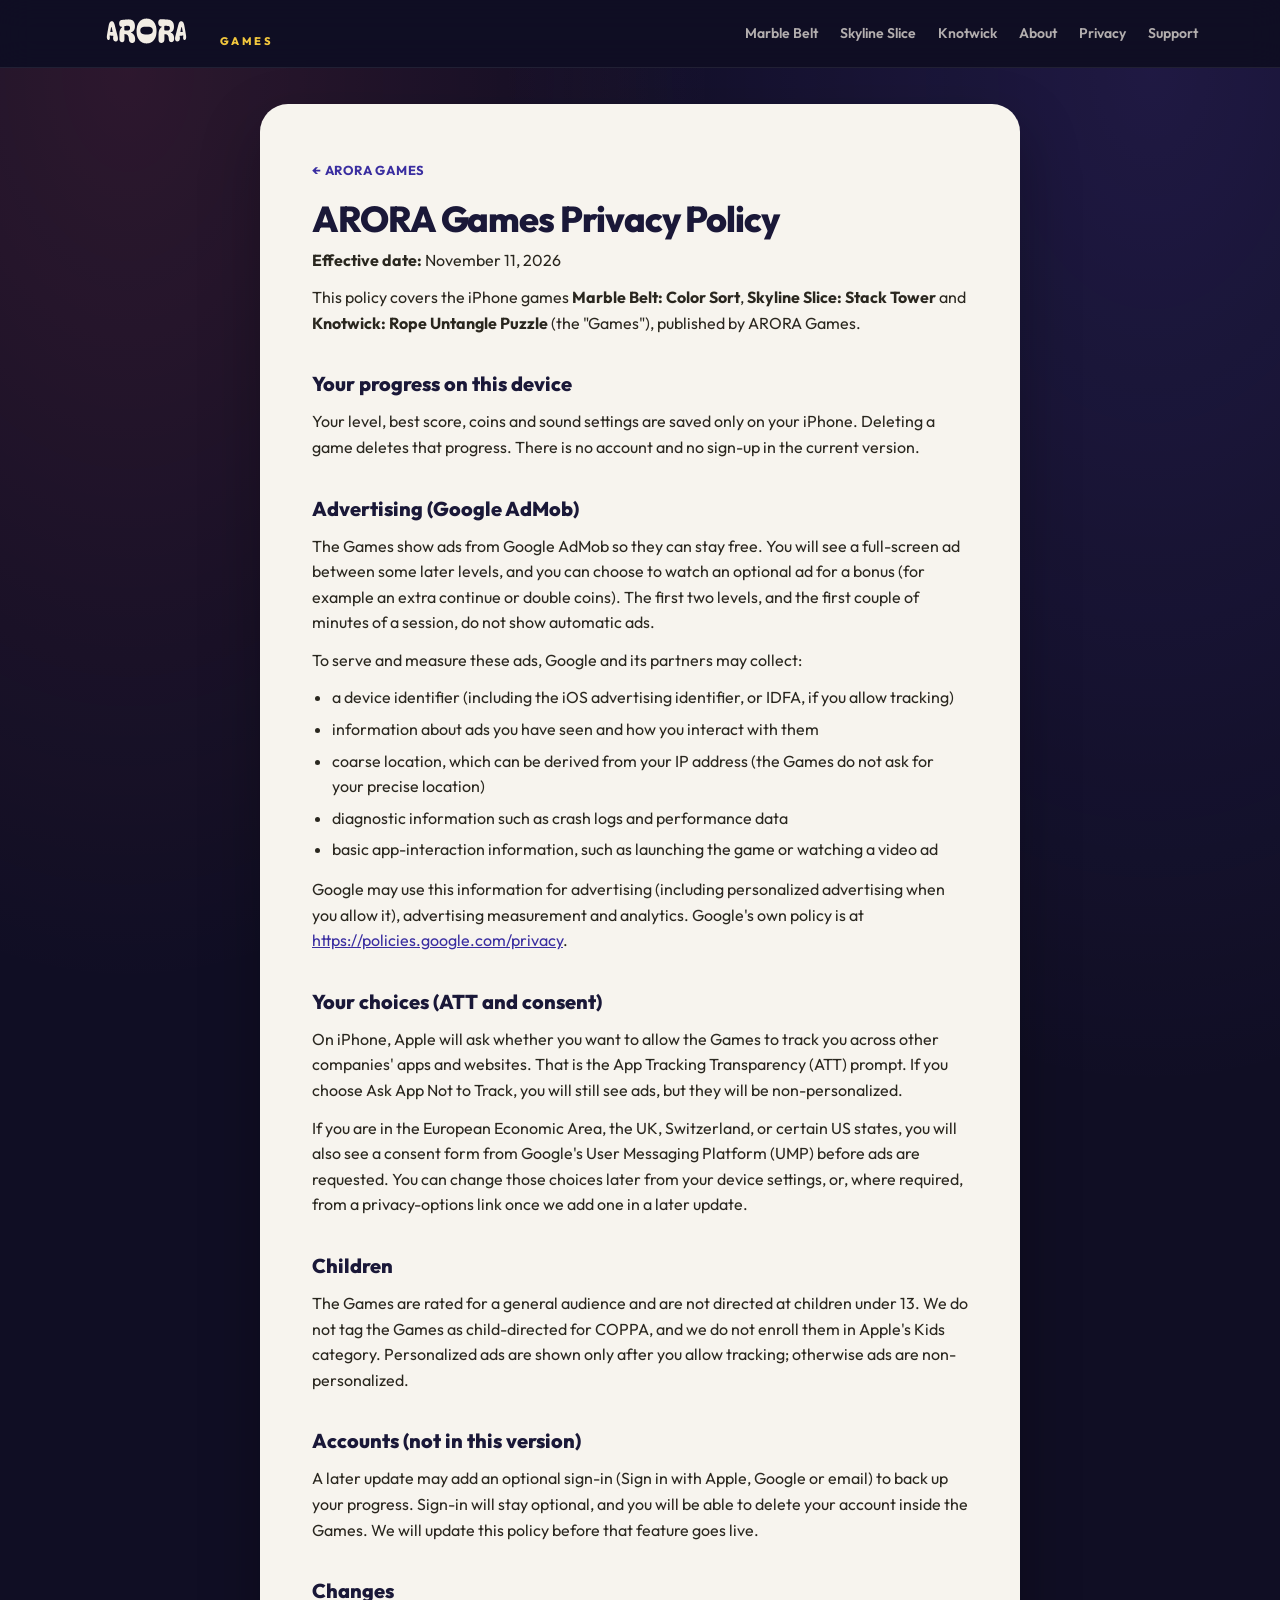
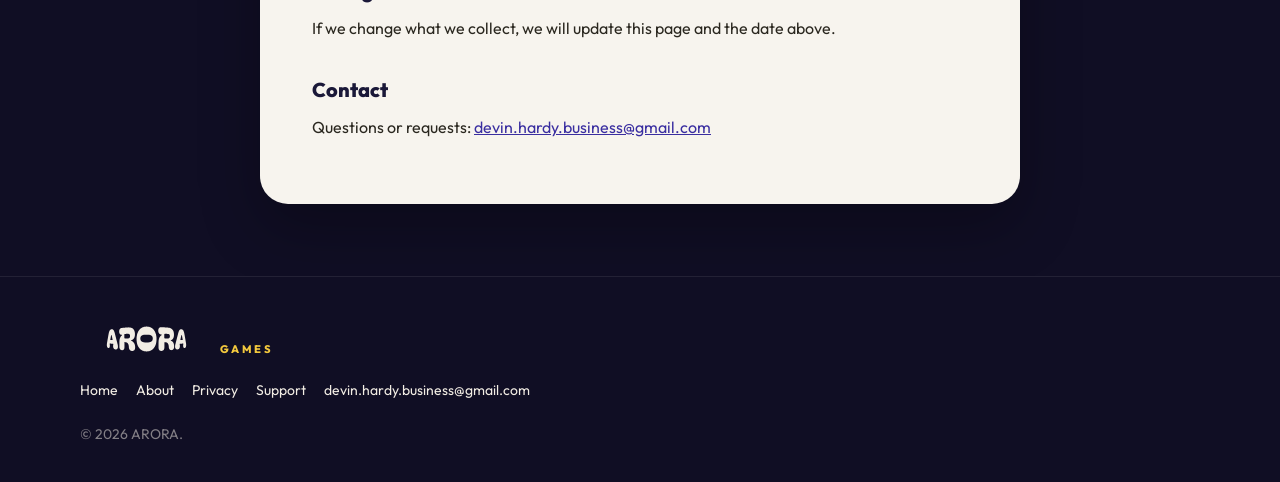
==== commit 7b6a3057: "Add About page" ====
--- a/privacy.html
+++ b/privacy.html
@@ -32,6 +32,7 @@
         <li><a href="index.html#marble-belt">Marble Belt</a></li>
         <li><a href="index.html#skyline-slice">Skyline Slice</a></li>
         <li><a href="index.html#knotwick">Knotwick</a></li>
+        <li><a href="about.html">About</a></li>
         <li><a href="privacy.html">Privacy</a></li>
         <li><a href="support.html">Support</a></li>
       </ul>
@@ -86,6 +87,7 @@
       </a>
       <nav class="footer-links" aria-label="Footer">
         <a href="index.html">Home</a>
+        <a href="about.html">About</a>
         <a href="privacy.html">Privacy</a>
         <a href="support.html">Support</a>
         <a href="mailto:devin.hardy.business@gmail.com">devin.hardy.business@gmail.com</a>
--- a/site.css
+++ b/site.css
@@ -196,7 +196,7 @@
 .nav-toggle span::before,
 .nav-toggle span::after { transition: transform .2s ease, top .2s ease, background .2s ease; }
 
-@media (max-width: 800px) {
+@media (max-width: 900px) {
   .nav-toggle { display: block; }
   .nav-links {
     display: none;
@@ -858,3 +858,216 @@
     text-align: left;
   }
 }
+
+
+/* ---------- About ---------- */
+.about-hero {
+  position: relative;
+  overflow: hidden;
+  padding: clamp(36px, 7vw, 80px) 0 56px;
+  text-align: center;
+  background:
+    radial-gradient(ellipse at 12% 20%, rgba(255, 93, 115, .22), transparent 42%),
+    radial-gradient(ellipse at 88% 10%, rgba(123, 92, 255, .28), transparent 45%),
+    radial-gradient(ellipse at 70% 90%, rgba(42, 157, 143, .16), transparent 40%),
+    radial-gradient(ellipse at 20% 85%, rgba(255, 122, 89, .14), transparent 40%),
+    var(--studio);
+}
+.about-hero .kicker { color: var(--gold); }
+.about-hero .wordmark { color: var(--cream); margin: 8px auto 10px; }
+.about-hero h1 {
+  margin: 0 0 14px;
+  font-size: clamp(32px, 5vw, 48px);
+  font-weight: 800;
+  letter-spacing: -.03em;
+  color: var(--cream);
+  line-height: 1.1;
+}
+.about-hero .lede {
+  margin: 0 auto;
+  color: var(--cream-dim);
+}
+.about-body {
+  background:
+    radial-gradient(ellipse at 10% 0%, rgba(255, 93, 115, .12), transparent 36%),
+    radial-gradient(ellipse at 90% 0%, rgba(123, 92, 255, .14), transparent 40%),
+    var(--studio-deep);
+  padding: 0 0 72px;
+}
+.about-body .about-letter {
+  margin-top: -28px;
+  position: relative;
+  z-index: 1;
+}
+.about-letter .lead {
+  font-size: 20px;
+  font-weight: 700;
+  color: var(--studio);
+  letter-spacing: -.02em;
+  margin-bottom: 16px;
+}
+.about-games-wrap {
+  width: min(100% - 40px, var(--wrap));
+  margin: 48px auto 0;
+}
+.about-games-wrap > h2,
+.about-feedback h2 {
+  margin: 0 0 8px;
+  font-size: clamp(22px, 3vw, 28px);
+  font-weight: 800;
+  letter-spacing: -.03em;
+  color: var(--cream);
+}
+.about-games-wrap > p {
+  margin: 0 0 22px;
+  color: var(--cream-dim);
+  font-size: 16px;
+}
+.about-games {
+  list-style: none;
+  margin: 0;
+  padding: 0;
+  display: grid;
+  grid-template-columns: repeat(3, minmax(0, 1fr));
+  gap: 18px;
+}
+.about-game a {
+  display: flex;
+  flex-direction: column;
+  align-items: center;
+  gap: 12px;
+  text-align: center;
+  text-decoration: none;
+  padding: 26px 18px 24px;
+  min-height: 100%;
+  border-radius: 24px;
+  transition: transform .35s var(--ease);
+}
+.about-game a:hover { transform: translateY(-6px); }
+.about-game .icon-app { width: 88px; height: 88px; }
+.about-game strong {
+  display: block;
+  font-size: 16px;
+  font-weight: 800;
+  letter-spacing: -.01em;
+  line-height: 1.25;
+}
+.about-game span {
+  display: block;
+  margin-top: 2px;
+  font-size: 13px;
+  font-weight: 500;
+  line-height: 1.35;
+  opacity: .8;
+}
+.about-game-mb a {
+  font-family: var(--font);
+  color: var(--cream);
+  background:
+    radial-gradient(circle at 18% 20%, rgba(179, 136, 255, .28), transparent 42%),
+    radial-gradient(circle at 86% 80%, rgba(76, 201, 240, .16), transparent 44%),
+    linear-gradient(#2c2760, #211d4b);
+  border: 1px solid rgba(255, 255, 255, .15);
+  box-shadow: 0 20px 40px rgba(0, 0, 0, .32);
+}
+.about-game-mb span { color: var(--cream-dim); opacity: 1; }
+.about-game-sky {
+  border-radius: 28px;
+  padding: 8px;
+  background: linear-gradient(180deg, #7b5cff 0%, #c98cff 36%, #ff9ea0 68%, #ffcd96 100%);
+  box-shadow: 0 18px 40px rgba(120, 60, 90, .28);
+}
+.about-game-sky a {
+  font-family: var(--font-sky);
+  color: var(--sky-plum);
+  background: rgba(255, 255, 255, .94);
+  box-shadow: none;
+  border-radius: 22px;
+}
+.about-game-sky strong { font-weight: 900; }
+.about-game-kn {
+  border-radius: 26px;
+  padding: 8px;
+  background-color: var(--kn-paper);
+  background-image: url("paper-grain.png");
+  background-repeat: repeat;
+}
+.about-game-kn a {
+  font-family: var(--font-kn);
+  color: var(--kn-ink);
+  background: var(--kn-cream);
+  border: 3px solid var(--kn-ink);
+  border-radius: 22px;
+  box-shadow: 6px 8px 0 var(--kn-ink);
+}
+.about-game-kn strong { color: var(--kn-red); letter-spacing: 0; }
+.about-game-kn span { font-family: var(--font); color: var(--kn-ink); }
+.about-feedback {
+  width: min(100% - 40px, 760px);
+  margin: 48px auto 0;
+  background: #f7f4ee;
+  color: #222018;
+  border-radius: 28px;
+  padding: clamp(28px, 5vw, 44px);
+  box-shadow: 0 24px 60px rgba(0, 0, 0, .28);
+}
+.about-feedback h2 {
+  color: var(--studio);
+  margin-bottom: 10px;
+}
+.about-feedback p {
+  margin: 0 0 16px;
+  font-size: 16px;
+  line-height: 1.6;
+  color: #2a271f;
+}
+.about-feedback a:not(.about-cta) { color: #3a2ea0; }
+.about-feedback a:not(.about-cta):hover { color: #1a1838; }
+.about-actions {
+  display: flex;
+  flex-wrap: wrap;
+  gap: 12px;
+  align-items: center;
+}
+.about-cta {
+  display: inline-flex;
+  align-items: center;
+  justify-content: center;
+  padding: 12px 18px;
+  border-radius: 999px;
+  background: var(--studio);
+  color: var(--cream) !important;
+  font-weight: 700;
+  font-size: 15px;
+  text-decoration: none;
+  line-height: 1.2;
+}
+.about-cta:hover { background: #2c2760; color: var(--gold) !important; }
+.about-cta-alt {
+  background: transparent;
+  color: var(--studio) !important;
+  border: 2px solid var(--studio);
+}
+.about-cta-alt:hover { background: var(--studio); color: var(--cream) !important; }
+.nav-links a[aria-current="page"] { color: var(--cream); }
+
+@media (max-width: 700px) {
+  .about-games { grid-template-columns: 1fr; max-width: 400px; margin-inline: auto; }
+  .about-game a {
+    flex-direction: row;
+    text-align: left;
+    padding: 16px 16px;
+    gap: 16px;
+    align-items: center;
+  }
+  .about-game .icon-app { width: 72px; height: 72px; flex-shrink: 0; }
+  .about-game strong, .about-game span { text-align: left; }
+  .about-game a > div { min-width: 0; }
+}
+@media (max-width: 600px) {
+  .about-feedback { padding: 24px 20px; }
+}
+
+@media (prefers-reduced-motion: reduce) {
+  .about-game a:hover { transform: none; }
+}
